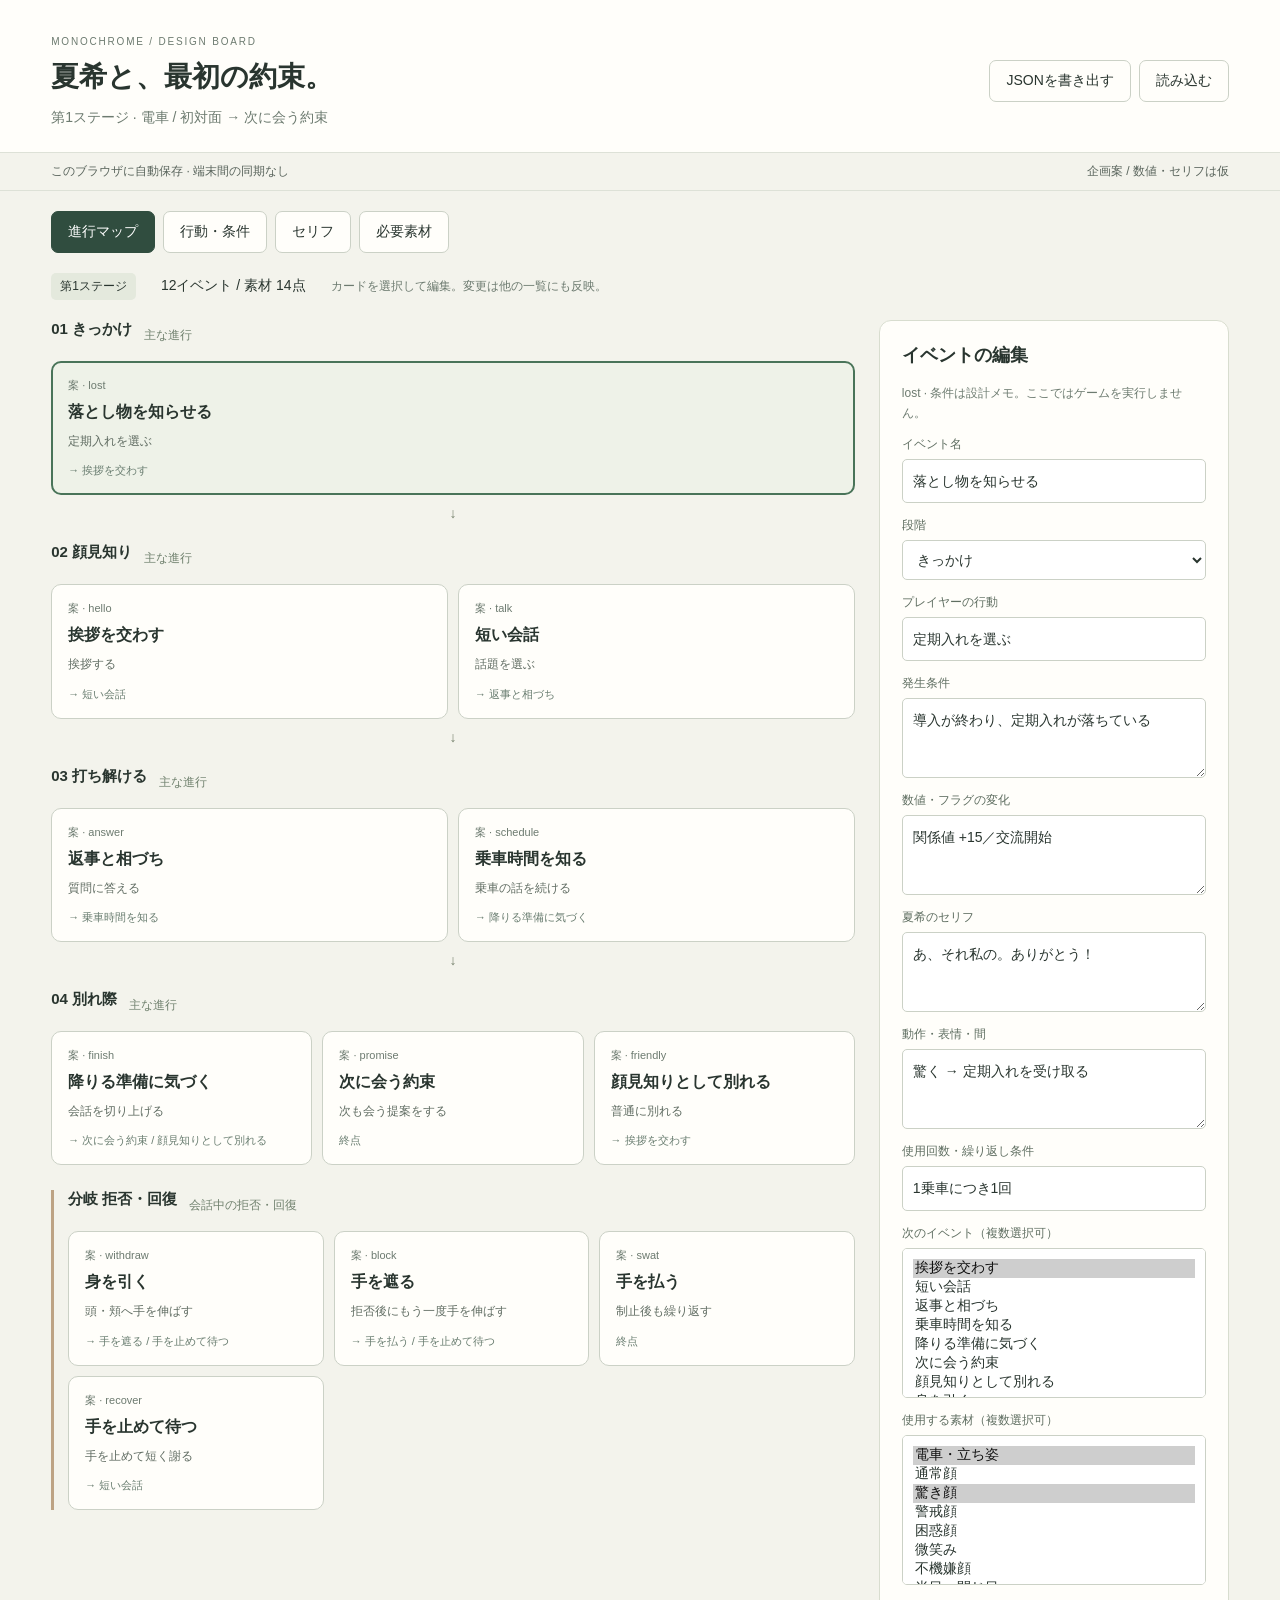
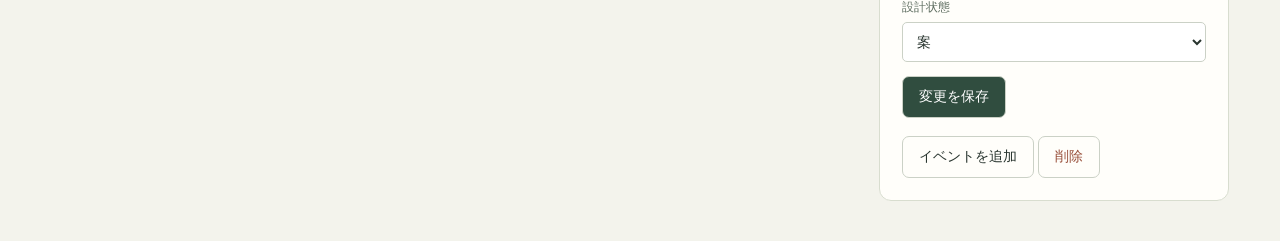
==== design/index.html @ b7d0624b "Add editable stage one design board with local persistence and JSON export" ====
<!doctype html><html lang="ja"><meta charset="utf-8"><meta name="viewport" content="width=device-width,initial-scale=1"><title>夏希｜第1ステージ設計</title><link rel="stylesheet" href="style.css"><body>
<header><div><small>MONOCHROME / DESIGN BOARD</small><h1>夏希と、最初の約束。</h1><p>第1ステージ · 電車 / 初対面 → 次に会う約束</p></div><div class="tools"><button id="export">JSONを書き出す</button><label class="file">読み込む<input id="import" type="file" accept="application/json"></label></div></header>
<div class="savebar"><span id="saved" role="status">このブラウザに自動保存 · 端末間の同期なし</span><span>企画案 / 数値・セリフは仮</span></div>
<nav aria-label="設計の表示"><button data-view="flow" aria-pressed="true">進行マップ</button><button data-view="rules">行動・条件</button><button data-view="lines">セリフ</button><button data-view="assets">必要素材</button></nav>
<main><section id="overview"></section><div class="workspace"><section id="board" aria-label="設計一覧"></section><aside id="inspector" aria-label="選択したイベントの編集"></aside></div></main>
<dialog id="message"><p id="message-text"></p><button id="close-dialog">閉じる</button></dialog><script src="app.js"></script></body></html>
---- design/style.css ----
:root{font-family:-apple-system,BlinkMacSystemFont,'Hiragino Sans',sans-serif;color:#29352f;background:#f3f3ec;font-size:14px}*{box-sizing:border-box}body{margin:0}header{padding:32px 4vw 22px;display:flex;justify-content:space-between;align-items:center;gap:24px;background:#fffefa}small{font-size:10px;letter-spacing:.18em;color:#6d7b70}h1{font-size:28px;font-weight:600;margin:10px 0}p{line-height:1.7}header p{margin:0;color:#6d7b70}.tools{display:flex;gap:8px;flex-wrap:wrap}button,.file{font:inherit;padding:11px 16px;background:#fffefa;border:1px solid #cbd1c6;border-radius:7px;cursor:pointer;color:inherit}button:hover,.file:hover{background:#e9eee4}button:focus-visible,a:focus-visible{outline:3px solid #719b83;outline-offset:3px}.file input{display:none}.savebar{padding:10px 4vw;display:flex;justify-content:space-between;gap:10px;font-size:12px;border-block:1px solid #dde1d7;color:#59645c}nav{display:flex;gap:8px;padding:20px 4vw;flex-wrap:wrap}nav button[aria-pressed=true]{background:#304d3f;color:white;border-color:#304d3f}main{padding:0 4vw 40px}#overview{margin:0 0 20px;display:flex;gap:25px;flex-wrap:wrap;align-items:center}#overview p{margin:0}.pill{font-size:12px;padding:5px 9px;background:#e4e9dd;border-radius:5px}.workspace{display:grid;grid-template-columns:minmax(0,1fr) 350px;gap:24px;align-items:start}#board{min-width:0}#inspector{background:#fffefa;border:1px solid #d8ddcf;border-radius:12px;padding:22px;position:sticky;top:16px}h2{font-size:18px;margin:0 0 16px}h3{font-size:15px;margin:0 0 12px}.phase{margin:0 0 22px}.phase-head{display:flex;align-items:center;gap:12px;margin-bottom:10px}.phase-head span{color:#70816e;font-size:12px}.cards{display:grid;grid-template-columns:repeat(auto-fit,minmax(190px,1fr));gap:10px}.event{text-align:left;display:block;width:100%;padding:16px;min-height:130px;border-radius:10px;background:#fffefa}.event.selected{border:2px solid #497459;padding:15px;background:#eef2e8}.event .tag{display:block;font-size:11px;color:#6d7b70;margin-bottom:9px}.event strong{font-weight:600;display:block;font-size:16px}.event p{font-size:12px;color:#616d63;margin:8px 0 0}.next{font-size:11px;color:#697d70;margin-top:12px}.arrow{text-align:center;margin:10px;color:#75816d}.branch{border-left:3px solid #bda384;padding-left:14px;margin-top:25px}.field{display:block;margin-bottom:14px;font-size:12px;color:#5f6e61}.field input,.field select,.field textarea{display:block;width:100%;margin-top:6px;font:inherit;font-size:14px;color:#29352f;background:#fff;border:1px solid #cbd1c6;border-radius:5px;padding:10px;line-height:1.6}.field textarea{resize:vertical;min-height:80px}.field select[multiple]{height:150px}.tip{font-size:12px;color:#6d7b70;line-height:1.7}table{width:100%;border-collapse:collapse;background:#fffefa}th,td{padding:13px;text-align:left;border-bottom:1px solid #dde1d7;vertical-align:top;line-height:1.6}th{font-size:12px;color:#647361}td button{padding:5px 9px}.table-wrap{overflow:auto;border-radius:9px}.line-card{background:#fffefa;padding:20px;margin-bottom:12px;border-radius:9px}.line-card blockquote{margin:12px 0;font-size:17px;line-height:1.8}.line-card button{font-size:12px}.asset{background:#fffefa;padding:16px;margin:0 0 10px;border-radius:8px;display:flex;justify-content:space-between;gap:16px}.asset p{font-size:12px;margin:5px 0;color:#617064}.asset select{font:inherit;max-width:125px;align-self:start;padding:8px;border:1px solid #cbd1c6;border-radius:5px}dialog{border:1px solid #aaa;border-radius:10px;max-width:90%}dialog::backdrop{background:#0005}.danger{color:#974d38}.footer-action{margin-top:18px}button.primary{background:#304d3f;color:white}a{color:#365f47}@media(max-width:1000px){.workspace{grid-template-columns:1fr 310px}}@media(max-width:760px){header{align-items:start;flex-direction:column;padding:24px 20px}h1{font-size:24px}.workspace{grid-template-columns:1fr}#inspector{position:static}main{padding:0 20px 30px}nav{padding:16px 20px}.savebar{padding:10px 20px;flex-direction:column}.cards{grid-template-columns:1fr 1fr}#overview{gap:8px}.event{min-height:120px}}@media(max-width:420px){.cards{grid-template-columns:1fr}nav button{padding:10px 12px}}
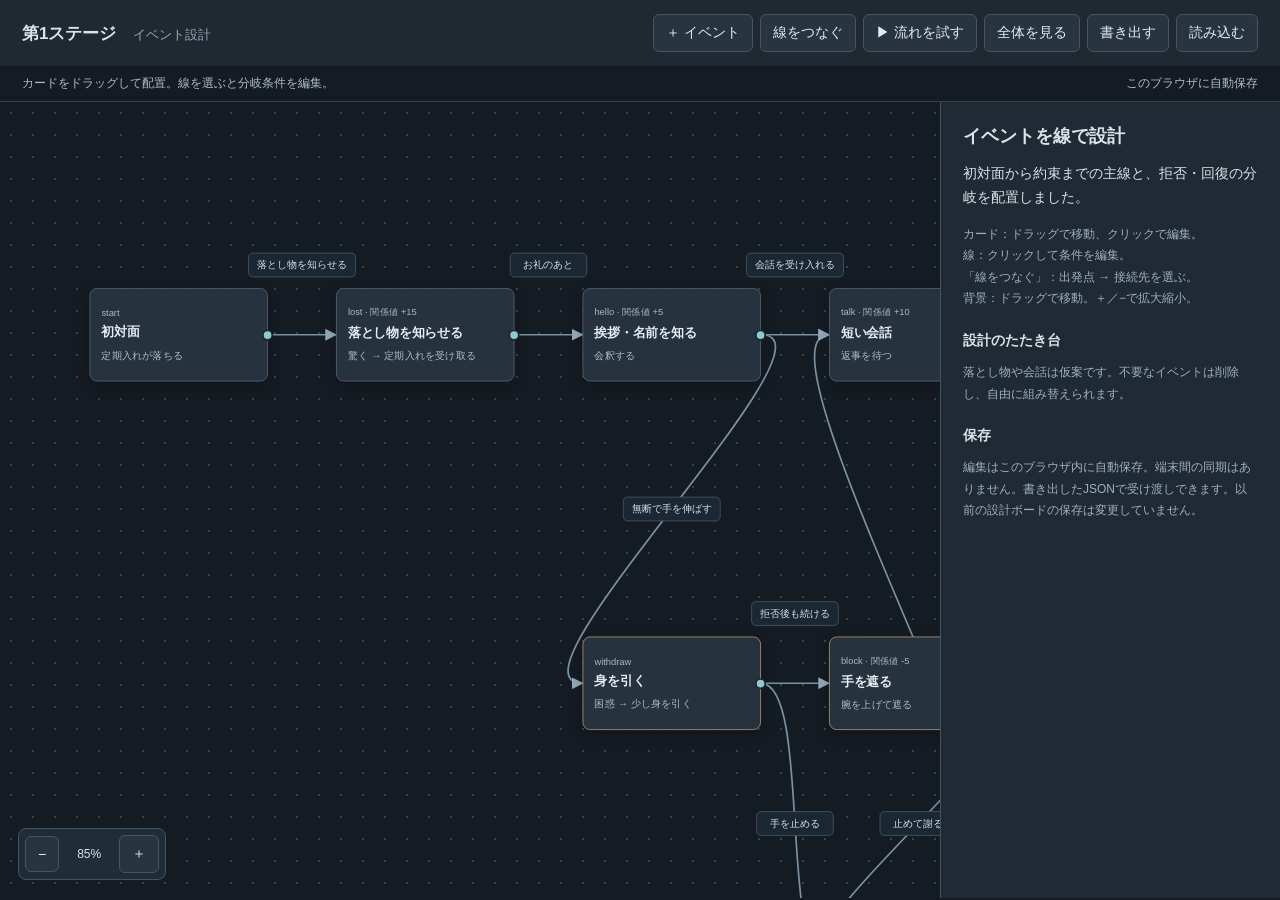
==== commit 8ca3ca37: "Replace design lists with draggable event graph, conditional edges and walkthrough" ====
--- a/design/index.html
+++ b/design/index.html
@@ -1,6 +1 @@
-<!doctype html><html lang="ja"><meta charset="utf-8"><meta name="viewport" content="width=device-width,initial-scale=1"><title>夏希｜第1ステージ設計</title><link rel="stylesheet" href="style.css"><body>
-<header><div><small>MONOCHROME / DESIGN BOARD</small><h1>夏希と、最初の約束。</h1><p>第1ステージ · 電車 / 初対面 → 次に会う約束</p></div><div class="tools"><button id="export">JSONを書き出す</button><label class="file">読み込む<input id="import" type="file" accept="application/json"></label></div></header>
-<div class="savebar"><span id="saved" role="status">このブラウザに自動保存 · 端末間の同期なし</span><span>企画案 / 数値・セリフは仮</span></div>
-<nav aria-label="設計の表示"><button data-view="flow" aria-pressed="true">進行マップ</button><button data-view="rules">行動・条件</button><button data-view="lines">セリフ</button><button data-view="assets">必要素材</button></nav>
-<main><section id="overview"></section><div class="workspace"><section id="board" aria-label="設計一覧"></section><aside id="inspector" aria-label="選択したイベントの編集"></aside></div></main>
-<dialog id="message"><p id="message-text"></p><button id="close-dialog">閉じる</button></dialog><script src="app.js"></script></body></html>
+<!doctype html><html lang="ja"><meta charset="utf-8"><meta name="viewport" content="width=device-width,initial-scale=1"><title>第1ステージ・イベント設計</title><link rel="stylesheet" href="graph.css?v=2"><body><header><strong>第1ステージ <span>イベント設計</span></strong><div class="toolbar"><button id="add">＋ イベント</button><button id="connect">線をつなぐ</button><button id="test">▶ 流れを試す</button><button id="fit">全体を見る</button><button id="export">書き出す</button><label class="file">読み込む<input id="import" type="file" accept="application/json"></label></div></header><div class="status"><span id="hint">カードをドラッグして配置。線を選ぶと分岐条件を編集。</span><span id="saved">このブラウザに自動保存</span></div><main><section id="viewport" aria-label="イベントの接続図"><div id="world"><svg id="edges" aria-label="イベント間の分岐"></svg><div id="nodes"></div></div><div class="zoom"><button id="minus" aria-label="縮小">−</button><span id="scale">100%</span><button id="plus" aria-label="拡大">＋</button></div></section><aside id="panel"><div id="detail"></div></aside></main><dialog id="dialog"><p id="dialog-text"></p><button id="dialog-close">閉じる</button></dialog><script src="graph.js?v=2"></script></body></html>
--- a/design/graph.css
+++ b/design/graph.css
@@ -0,0 +1 @@
+:root{font:14px -apple-system,BlinkMacSystemFont,'Hiragino Sans',sans-serif;color:#dae3e9;background:#151b22}*{box-sizing:border-box}body{margin:0}header{min-height:66px;padding:14px 22px;background:#202832;display:flex;justify-content:space-between;align-items:center;gap:16px}header strong{font-size:17px;white-space:nowrap}header strong span{font-weight:400;color:#99a9b5;margin-left:12px;font-size:13px}.toolbar{display:flex;gap:7px;flex-wrap:wrap}button,.file{font:inherit;border:1px solid #465463;border-radius:6px;padding:9px 12px;background:#283440;color:#e4eaf0;cursor:pointer}button:hover,.file:hover{background:#354657}button.active{background:#355b69;border-color:#7fc9d4}button:focus-visible{outline:3px solid #9edce6;outline-offset:3px}.file input{display:none}.status{padding:9px 22px;border-bottom:1px solid #34414d;font-size:12px;display:flex;justify-content:space-between;gap:16px;color:#aebdc7}main{display:flex;height:calc(100dvh - 104px)}#viewport{flex:1;min-width:0;position:relative;overflow:hidden;touch-action:none;background-image:radial-gradient(#35424f 1px,transparent 1px);background-size:22px 22px;cursor:grab}#world{position:absolute;transform-origin:0 0;width:2800px;height:1500px}#edges{position:absolute;width:2800px;height:1500px;overflow:visible}#nodes{position:absolute;inset:0;pointer-events:none}.node{position:absolute;width:210px;min-height:110px;border:1px solid #536474;border-radius:9px;background:#26323d;color:#e7eef3;pointer-events:auto;padding:13px;text-align:left;box-shadow:0 5px 16px #0003;touch-action:none;cursor:move}.node.selected{border:2px solid #8ad9df;padding:12px;box-shadow:0 0 0 3px #8ad9df22}.node.running{background:#254c43;border-color:#8bd7a4}.node small{display:block;color:#a8b9c7;font-size:11px;margin-bottom:8px}.node strong{display:block;font-size:15px}.node p{font-size:12px;color:#acbecb;margin:8px 0 0;line-height:1.5}.node.end{border-color:#8eb097}.node.branch{border-color:#ae8e72}.node .port{position:absolute;right:-7px;top:48px;width:13px;height:13px;border-radius:50%;background:#90c9d0;border:2px solid #1c2630}.edge-line{fill:none;stroke:#7b91a3;stroke-width:2;pointer-events:none}.edge-hit{fill:none;stroke:transparent;stroke-width:18;cursor:pointer;pointer-events:stroke}.edge-label{font-size:12px;fill:#d6e2e9;pointer-events:none}.edge-bg{fill:#1b2732;stroke:#445766;stroke-width:1;pointer-events:none}.edge-group.selected .edge-line{stroke:#95e4e5;stroke-width:3}.edge-group.selected .edge-bg{stroke:#95e4e5}#panel{width:340px;flex-shrink:0;background:#202a34;border-left:1px solid #43515e;overflow:auto;padding:22px}h2{font-size:18px;margin:0 0 14px}h3{font-size:14px;margin:22px 0 12px}p{line-height:1.7}.muted{font-size:12px;color:#9eb0bf;line-height:1.8}.field{display:block;font-size:12px;color:#b7c7d2;margin:0 0 14px}.field input,.field textarea,.field select{width:100%;display:block;margin-top:6px;padding:9px;font:inherit;font-size:14px;border:1px solid #516271;border-radius:5px;background:#17222c;color:#e5eef4}.field textarea{min-height:72px;resize:vertical;line-height:1.6}.row{display:flex;gap:8px;flex-wrap:wrap}.row>*{flex:1}.danger{color:#ffc1a4}.zoom{position:absolute;left:18px;bottom:18px;display:flex;align-items:center;gap:12px;background:#202c37;padding:6px;border:1px solid #405361;border-radius:8px}.zoom span{font-size:12px;min-width:36px;text-align:center}.step{padding:12px;border:1px solid #4f6371;border-radius:7px;margin:10px 0;background:#243442}.step button{display:block;width:100%;text-align:left;margin:7px 0}.quote{border-left:3px solid #87c9c5;padding:8px 12px;background:#273d44;line-height:1.8}.log{font-size:12px;line-height:1.9;color:#b2c4ce}.badge{display:inline-block;padding:4px 7px;background:#364954;border-radius:4px;font-size:11px}dialog{background:#263440;color:#e3edf2;border:1px solid #728894;border-radius:10px;max-width:90%}dialog::backdrop{background:#0008}@media(max-width:800px){header{align-items:start;flex-direction:column;padding:12px}.status{padding:8px 12px;flex-direction:column;gap:4px}main{height:calc(100dvh - 180px)}#panel{width:290px;padding:15px}}@media(max-width:600px){main{flex-direction:column;height:calc(100dvh - 205px);min-height:620px}#viewport{min-height:360px}#panel{width:100%;height:300px;border-left:0;border-top:1px solid #43515e}.toolbar{gap:5px}.toolbar button,.file{font-size:12px;padding:8px}header strong span{font-size:12px}.zoom{bottom:10px;left:10px}}
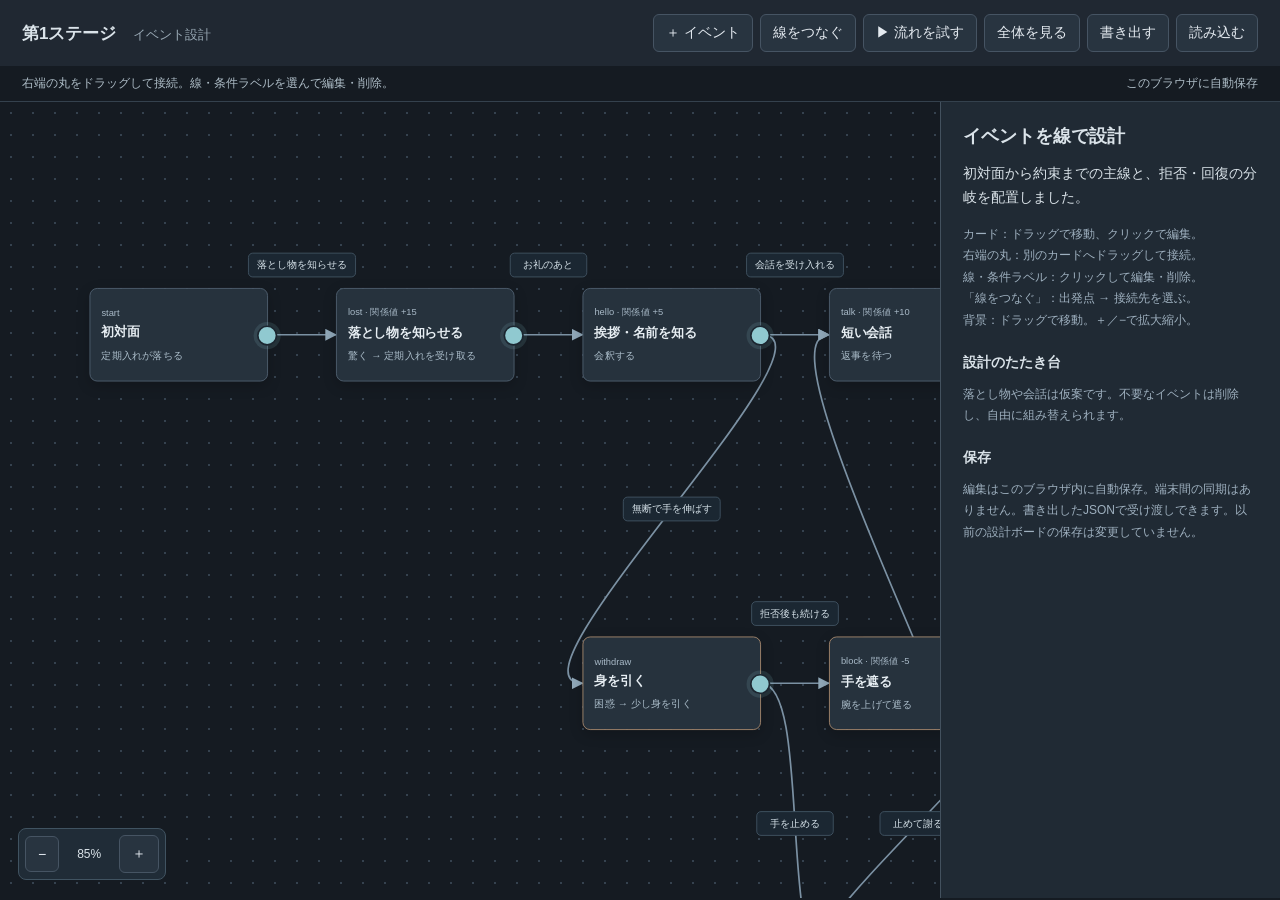
==== commit 4c9945b5: "Fix edge label selection and deletion; support port drag connections" ====
--- a/design/index.html
+++ b/design/index.html
@@ -1 +1 @@
-<!doctype html><html lang="ja"><meta charset="utf-8"><meta name="viewport" content="width=device-width,initial-scale=1"><title>第1ステージ・イベント設計</title><link rel="stylesheet" href="graph.css?v=2"><body><header><strong>第1ステージ <span>イベント設計</span></strong><div class="toolbar"><button id="add">＋ イベント</button><button id="connect">線をつなぐ</button><button id="test">▶ 流れを試す</button><button id="fit">全体を見る</button><button id="export">書き出す</button><label class="file">読み込む<input id="import" type="file" accept="application/json"></label></div></header><div class="status"><span id="hint">カードをドラッグして配置。線を選ぶと分岐条件を編集。</span><span id="saved">このブラウザに自動保存</span></div><main><section id="viewport" aria-label="イベントの接続図"><div id="world"><svg id="edges" aria-label="イベント間の分岐"></svg><div id="nodes"></div></div><div class="zoom"><button id="minus" aria-label="縮小">−</button><span id="scale">100%</span><button id="plus" aria-label="拡大">＋</button></div></section><aside id="panel"><div id="detail"></div></aside></main><dialog id="dialog"><p id="dialog-text"></p><button id="dialog-close">閉じる</button></dialog><script src="graph.js?v=2"></script></body></html>
+<!doctype html><html lang="ja"><meta charset="utf-8"><meta name="viewport" content="width=device-width,initial-scale=1"><title>第1ステージ・イベント設計</title><link rel="stylesheet" href="graph.css?v=3"><body><header><strong>第1ステージ <span>イベント設計</span></strong><div class="toolbar"><button id="add">＋ イベント</button><button id="connect">線をつなぐ</button><button id="test">▶ 流れを試す</button><button id="fit">全体を見る</button><button id="export">書き出す</button><label class="file">読み込む<input id="import" type="file" accept="application/json"></label></div></header><div class="status"><span id="hint">右端の丸をドラッグして接続。線・条件ラベルを選んで編集・削除。</span><span id="saved">このブラウザに自動保存</span></div><main><section id="viewport" aria-label="イベントの接続図"><div id="world"><svg id="edges" aria-label="イベント間の分岐"></svg><div id="nodes"></div></div><div class="zoom"><button id="minus" aria-label="縮小">−</button><span id="scale">100%</span><button id="plus" aria-label="拡大">＋</button></div></section><aside id="panel"><div id="detail"></div></aside></main><dialog id="dialog"><p id="dialog-text"></p><button id="dialog-close">閉じる</button></dialog><script src="graph.js?v=3"></script></body></html>
--- a/design/graph.css
+++ b/design/graph.css
@@ -1 +1,3 @@
 :root{font:14px -apple-system,BlinkMacSystemFont,'Hiragino Sans',sans-serif;color:#dae3e9;background:#151b22}*{box-sizing:border-box}body{margin:0}header{min-height:66px;padding:14px 22px;background:#202832;display:flex;justify-content:space-between;align-items:center;gap:16px}header strong{font-size:17px;white-space:nowrap}header strong span{font-weight:400;color:#99a9b5;margin-left:12px;font-size:13px}.toolbar{display:flex;gap:7px;flex-wrap:wrap}button,.file{font:inherit;border:1px solid #465463;border-radius:6px;padding:9px 12px;background:#283440;color:#e4eaf0;cursor:pointer}button:hover,.file:hover{background:#354657}button.active{background:#355b69;border-color:#7fc9d4}button:focus-visible{outline:3px solid #9edce6;outline-offset:3px}.file input{display:none}.status{padding:9px 22px;border-bottom:1px solid #34414d;font-size:12px;display:flex;justify-content:space-between;gap:16px;color:#aebdc7}main{display:flex;height:calc(100dvh - 104px)}#viewport{flex:1;min-width:0;position:relative;overflow:hidden;touch-action:none;background-image:radial-gradient(#35424f 1px,transparent 1px);background-size:22px 22px;cursor:grab}#world{position:absolute;transform-origin:0 0;width:2800px;height:1500px}#edges{position:absolute;width:2800px;height:1500px;overflow:visible}#nodes{position:absolute;inset:0;pointer-events:none}.node{position:absolute;width:210px;min-height:110px;border:1px solid #536474;border-radius:9px;background:#26323d;color:#e7eef3;pointer-events:auto;padding:13px;text-align:left;box-shadow:0 5px 16px #0003;touch-action:none;cursor:move}.node.selected{border:2px solid #8ad9df;padding:12px;box-shadow:0 0 0 3px #8ad9df22}.node.running{background:#254c43;border-color:#8bd7a4}.node small{display:block;color:#a8b9c7;font-size:11px;margin-bottom:8px}.node strong{display:block;font-size:15px}.node p{font-size:12px;color:#acbecb;margin:8px 0 0;line-height:1.5}.node.end{border-color:#8eb097}.node.branch{border-color:#ae8e72}.node .port{position:absolute;right:-7px;top:48px;width:13px;height:13px;border-radius:50%;background:#90c9d0;border:2px solid #1c2630}.edge-line{fill:none;stroke:#7b91a3;stroke-width:2;pointer-events:none}.edge-hit{fill:none;stroke:transparent;stroke-width:18;cursor:pointer;pointer-events:stroke}.edge-label{font-size:12px;fill:#d6e2e9;pointer-events:none}.edge-bg{fill:#1b2732;stroke:#445766;stroke-width:1;pointer-events:none}.edge-group.selected .edge-line{stroke:#95e4e5;stroke-width:3}.edge-group.selected .edge-bg{stroke:#95e4e5}#panel{width:340px;flex-shrink:0;background:#202a34;border-left:1px solid #43515e;overflow:auto;padding:22px}h2{font-size:18px;margin:0 0 14px}h3{font-size:14px;margin:22px 0 12px}p{line-height:1.7}.muted{font-size:12px;color:#9eb0bf;line-height:1.8}.field{display:block;font-size:12px;color:#b7c7d2;margin:0 0 14px}.field input,.field textarea,.field select{width:100%;display:block;margin-top:6px;padding:9px;font:inherit;font-size:14px;border:1px solid #516271;border-radius:5px;background:#17222c;color:#e5eef4}.field textarea{min-height:72px;resize:vertical;line-height:1.6}.row{display:flex;gap:8px;flex-wrap:wrap}.row>*{flex:1}.danger{color:#ffc1a4}.zoom{position:absolute;left:18px;bottom:18px;display:flex;align-items:center;gap:12px;background:#202c37;padding:6px;border:1px solid #405361;border-radius:8px}.zoom span{font-size:12px;min-width:36px;text-align:center}.step{padding:12px;border:1px solid #4f6371;border-radius:7px;margin:10px 0;background:#243442}.step button{display:block;width:100%;text-align:left;margin:7px 0}.quote{border-left:3px solid #87c9c5;padding:8px 12px;background:#273d44;line-height:1.8}.log{font-size:12px;line-height:1.9;color:#b2c4ce}.badge{display:inline-block;padding:4px 7px;background:#364954;border-radius:4px;font-size:11px}dialog{background:#263440;color:#e3edf2;border:1px solid #728894;border-radius:10px;max-width:90%}dialog::backdrop{background:#0008}@media(max-width:800px){header{align-items:start;flex-direction:column;padding:12px}.status{padding:8px 12px;flex-direction:column;gap:4px}main{height:calc(100dvh - 180px)}#panel{width:290px;padding:15px}}@media(max-width:600px){main{flex-direction:column;height:calc(100dvh - 205px);min-height:620px}#viewport{min-height:360px}#panel{width:100%;height:300px;border-left:0;border-top:1px solid #43515e}.toolbar{gap:5px}.toolbar button,.file{font-size:12px;padding:8px}header strong span{font-size:12px}.zoom{bottom:10px;left:10px}}
+
+.node .port{width:24px;height:24px;right:-12px;top:43px;cursor:crosshair;box-shadow:0 0 0 4px #90c9d022}.edge-label,.edge-bg{pointer-events:auto;cursor:pointer}.edge-group:hover .edge-line{stroke:#b2e5e7;stroke-width:4}.edge-group:hover .edge-bg{stroke:#9edee1}
